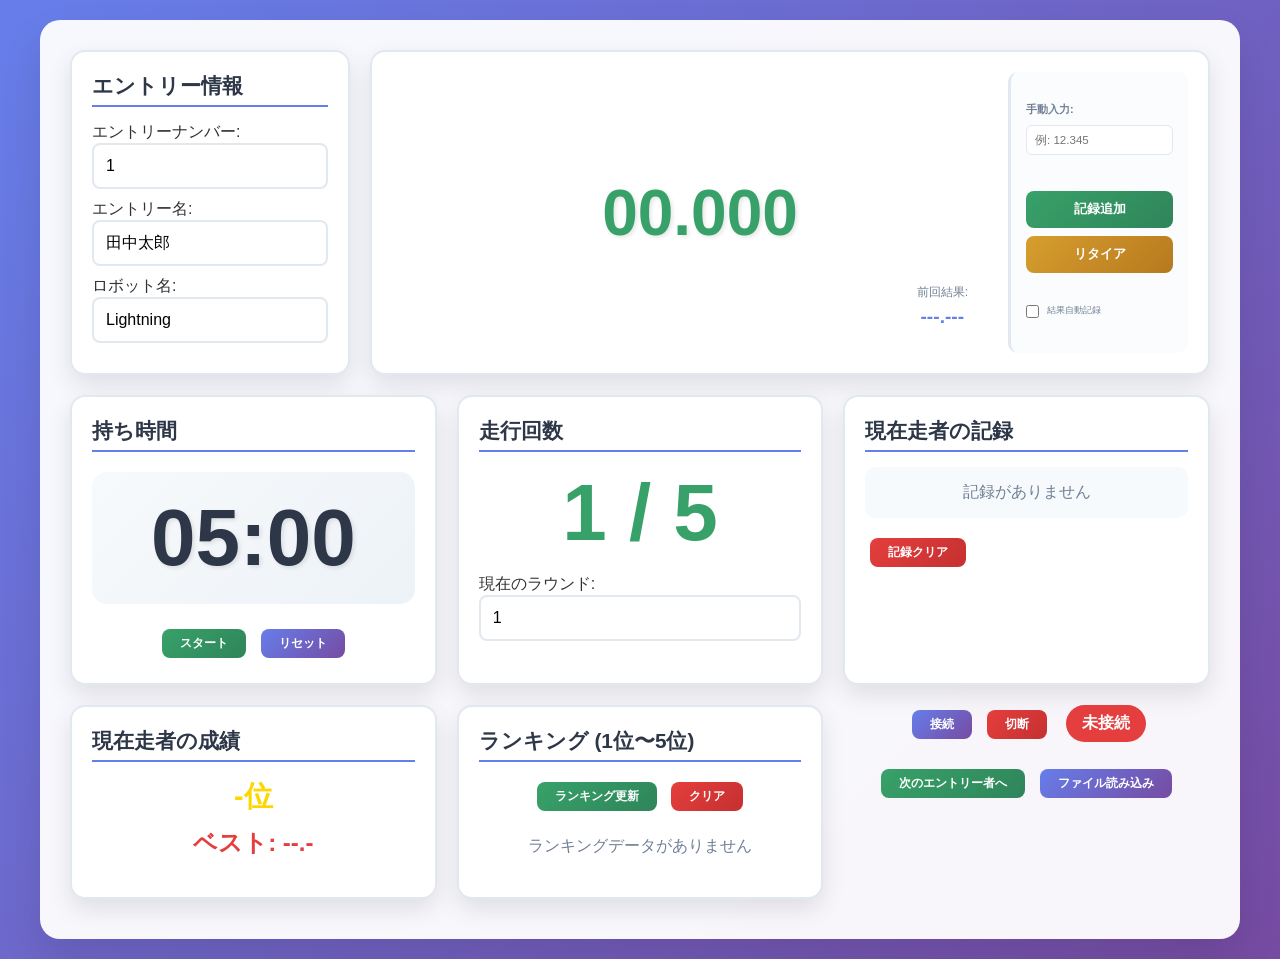
==== index.html @ 9e76a858 "タイマーUI更新" ====
<!DOCTYPE html>
<html lang="ja">

<head>
    <meta charset="UTF-8">
    <meta name="viewport" content="width=device-width, initial-scale=1.0">
    <title>マイクロマウスタイム計測システム</title>
    <link rel="stylesheet" href="styles.css">
</head>

<body>
    <div class="container">
        <h1>マイクロマウスタイム計測システム</h1>



        <!-- エントリー情報・計測タイム -->
        <div class="grid-main">
            <!-- エントリー情報 -->
            <div class="card">
                <h2>エントリー情報</h2>
                <label>エントリーナンバー:</label>
                <input type="text" id="entryNumber" placeholder="例: #001" oninput="updateData()">
                <label>エントリー名:</label>
                <input type="text" id="entryName" placeholder="例: 田中太郎" oninput="updateData()">
                <label>ロボット名:</label>
                <input type="text" id="robotName" placeholder="例: Lightning" oninput="updateData()">
            </div>

            <!-- 計測タイム -->
            <div class="card measurement-card">
                <h2></h2>
                
                <!-- メイン表示エリア -->
                <div class="measurement-main">
                    <div id="realtimeTimer" class="realtime-display">00.000</div>
                    <div class="previous-result">
                        <span style="font-size: 12px; color: #718096;">前回結果:</span>
                        <div class="current-time" id="receivedTime">---.---</div>
                    </div>
                </div>
                
                <!-- コントロールエリア -->
                <div class="measurement-controls">
                    <div class="control-row">
                        <label>手動入力:</label>
                        <input type="text" id="manualTime" placeholder="例: 12.345" oninput="updateReceivedTime()">
                    </div>
                    
                    <div class="control-actions">
                        <button class="button success" onclick="addCurrentTime()">記録追加</button>
                        <button class="button warning" onclick="addRetiredRecord()">リタイア</button>
                    </div>
                    
                    <div class="auto-record-section">
                        <input type="checkbox" id="autoRecordMode" onchange="toggleAutoRecord()">
                        <label>結果自動記録</label>
                        <span id="autoRecordIndicator" class="auto-record-indicator" style="display: none;">ON</span>
                    </div>
                </div>
            </div>
        </div>

        <!-- その他の機能 -->
        <div class="grid-secondary">
            <!-- タイマー -->
            <div class="card">
                <h2>持ち時間</h2>
                <div class="timer-display" id="timerDisplay">05:00</div>
                <div style="text-align: center;">
                    <button class="button success" id="toggleTimerBtn" onclick="toggleTimer()">スタート</button>
                    <button class="button" onclick="resetTimer()">リセット</button>
                </div>
            </div>

            <!-- 走行回数 -->
            <div class="card">
                <h2>走行回数</h2>
                <div class="round-display" id="roundDisplay">1 / 5</div>
                <label>現在のラウンド:</label>
                <input type="number" id="currentRound" value="1" min="1" max="5" oninput="updateRound()">
            </div>

            <!-- 現在走者の記録 -->
            <div class="card">
                <h2>現在走者の記録</h2>
                <div class="records-list" id="currentRecords">
                    <div style="text-align: center; color: #718096;">記録がありません</div>
                </div>
                <button class="button danger" onclick="clearCurrentRecords()">記録クリア</button>
            </div>

            <!-- 順位・ベストタイム -->
            <div class="card">
                <h2>現在走者の成績</h2>
                <div class="position" id="currentPosition">-位</div>
                <div class="best-time" id="currentBestTime">ベスト: --.-</div>
            </div>
            <!-- ランキング -->
            <div class="card">
                <h2>ランキング (1位〜5位)</h2>
                <div style="text-align: center; margin-bottom: 15px;">
                    <button class="button success" onclick="updateRanking()">ランキング更新</button>
                    <button class="button danger" onclick="clearRanking()">クリア</button>
                </div>
                <div id="rankingList">
                    <div style="text-align: center; color: #718096; margin: 20px 0;">ランキングデータがありません</div>
                </div>
            </div>
            <!-- BLE接続制御・エントリー管理 -->
            <div class="grid-controls">
                <!-- BLE接続制御 -->
                <div class="ble-control">
                    <button class="button" onclick="connectBLE()">接続</button>
                    <button class="button danger" onclick="disconnectBLE()">切断</button>
                    <span class="connection-status disconnected" id="connectionStatus">未接続</span>
                </div>

                <!-- エントリー管理 -->
                <div class="ble-control">
                    <button class="button success" onclick="loadNextEntry()">次のエントリー者へ</button>
                    <button class="button" onclick="loadCSV()">ファイル読み込み</button>
                    <input type="file" id="csvFile" accept=".csv" style="display: none;"
                        onchange="handleCSVFile(event)">
                </div>
            </div>
        </div>




    </div>

    <script src="script.js"></script>
</body>

</html>
---- styles.css ----
* {
    margin: 0;
    padding: 0;
    box-sizing: border-box;
}

body {
    font-family: 'Arial', sans-serif;
    background: linear-gradient(135deg, #667eea 0%, #764ba2 100%);
    color: #333;
    min-height: 100vh;
    padding: 20px;
}

.container {
    max-width: 1200px;
    margin: 0 auto;
    background: rgba(255, 255, 255, 0.95);
    border-radius: 20px;
    padding: 30px;
    box-shadow: 0 20px 40px rgba(0, 0, 0, 0.1);
}

h1 {
    /*text-align: center;
    color: #4a5568;
    margin-bottom: 30px;
    font-size: 2.5em;
    text-shadow: 2px 2px 4px rgba(0, 0, 0, 0.1);*/
    display: none; /* Hide the h1 element */
}

.grid {
    display: grid;
    grid-template-columns: repeat(auto-fit, minmax(300px, 1fr));
    gap: 20px;
    margin-bottom: 30px;
}

/* エントリー情報・計測タイム用のグリッド（2列固定） */
.grid-main {
    display: grid;
    grid-template-columns: 1fr 3fr;
    gap: 20px;
    margin-bottom: 20px;
}

/* その他機能用のグリッド（3列レイアウト） */
.grid-secondary {
    display: grid;
    grid-template-columns: repeat(auto-fit, minmax(300px, 1fr));
    gap: 20px;
    margin-bottom: 10px;
}

.card {
    background: white;
    border-radius: 15px;
    padding: 20px;
    box-shadow: 0 10px 25px rgba(0, 0, 0, 0.1);
    border: 2px solid #e2e8f0;
    transition: transform 0.3s ease, box-shadow 0.3s ease;
}

.card:hover {
    transform: translateY(-5px);
    box-shadow: 0 15px 35px rgba(0, 0, 0, 0.15);
}

.card h2 {
    color: #2d3748;
    margin-bottom: 15px;
    font-size: 1.3em;
    border-bottom: 2px solid #667eea;
    padding-bottom: 5px;
}

input[type="text"], input[type="number"] {
    width: 100%;
    padding: 12px;
    border: 2px solid #e2e8f0;
    border-radius: 8px;
    font-size: 16px;
    margin-bottom: 10px;
    transition: border-color 0.3s ease;
}

input[type="text"]:focus, input[type="number"]:focus {
    outline: none;
    border-color: #667eea;
    box-shadow: 0 0 0 3px rgba(102, 126, 234, 0.1);
}

.button {
    background: linear-gradient(135deg, #667eea 0%, #764ba2 100%);
    color: white;
    border: none;
    padding: 6px 18px;
    border-radius: 8px;
    font-size: 12px;
    cursor: pointer;
    margin: 5px;
    transition: all 0.3s ease;
    font-weight: bold;
}

.button:hover {
    transform: translateY(-2px);
    box-shadow: 0 5px 15px rgba(102, 126, 234, 0.4);
}

.button:active {
    transform: translateY(0);
}

.button.danger {
    background: linear-gradient(135deg, #e53e3e 0%, #c53030 100%);
}

.button.success {
    background: linear-gradient(135deg, #38a169 0%, #2f855a 100%);
}

.button.warning {
    background: linear-gradient(135deg, #d69e2e 0%, #b7791f 100%);
}

.timer-display {
    font-size: 5em;
    font-weight: bold;
    text-align: center;
    color: #2d3748;
    margin: 20px 0;
    padding: 20px;
    background: linear-gradient(135deg, #f7fafc 0%, #edf2f7 100%);
    border-radius: 15px;
    text-shadow: 2px 2px 4px rgba(0, 0, 0, 0.1);
}

.current-time {
    font-size: 2.5em;
    font-weight: bold;
    text-align: center;
    color: #667eea;
    margin: 15px 0;
}

/* 計測タイムカード内のレイアウト調整 */
.measurement-card {
    display: flex;
    flex-direction: row;
    height: 100%;
    gap: 20px;
}

.measurement-main {
    flex: 1;
    display: flex;
    flex-direction: column;
    justify-content: center;
    align-items: center;
    position: relative;
}

.realtime-display {
    font-size: 4em !important;
    font-weight: bold !important;
    color: #38a169 !important;
    margin: 20px 0 !important;
    text-shadow: 2px 2px 4px rgba(0, 0, 0, 0.1);
}

.previous-result {
    position: absolute;
    bottom: 20px;
    right: 20px;
    text-align: right;
}

.previous-result .current-time {
    font-size: 1.2em;
    margin: 5px 0;
    color: #667eea;
}

.measurement-controls {
    display: flex;
    flex-direction: column;
    justify-content: center;
    gap: 12px;
    width: 180px;
    padding: 15px;
    background: rgba(247, 250, 252, 0.5);
    border-radius: 10px;
    border-left: 3px solid #e2e8f0;
}

.control-row {
    display: flex;
    flex-direction: column;
    gap: 5px;
    margin-bottom: 12px;
    font-size: 0.85em;
}

.control-row label {
    font-size: 0.8em;
    color: #718096;
    font-weight: bold;
    text-align: left;
    margin-bottom: 3px;
}

.control-row input[type="text"] {
    padding: 8px;
    font-size: 0.85em;
    margin-bottom: 0;
    border: 1px solid #e2e8f0;
    border-radius: 6px;
}

.control-actions {
    display: flex;
    flex-direction: column;
    gap: 8px;
    margin: 12px 0;
}

.control-actions .button {
    padding: 10px 12px;
    font-size: 0.8em;
    margin: 0;
    width: 100%;
    text-align: center;
}

.auto-record-section {
    display: flex;;
    align-items: flex-start;
    gap: 8px;
    font-size: 0.75em;
    color: #718096;
    margin-top: 8px;
}

.auto-record-section input[type="checkbox"] {
    margin: 0;
    margin-bottom: 5px;
}

.auto-record-section label {
    margin: 0;
    font-size: 0.75em;
    line-height: 1.3;
}

.round-display {
    font-size: 5em;
    font-weight: bold;
    text-align: center;
    color: #38a169;
    margin: 15px 0;
}

.records-list {
    background: #f7fafc;
    border-radius: 10px;
    padding: 15px;
    margin: 15px 0;
}

.record-item {
    display: flex;
    justify-content: space-between;
    align-items: center;
    padding: 10px;
    margin: 5px 0;
    background: white;
    border-radius: 8px;
    border-left: 4px solid #667eea;
}

.record-item.retired {
    border-left-color: #e53e3e;
    background: #fed7d7;
}

.ranking-item {
    display: flex;
    justify-content: space-between;
    align-items: center;
    padding: 15px;
    margin: 10px 0;
    background: linear-gradient(135deg, #f7fafc 0%, #edf2f7 100%);
    border-radius: 10px;
    border-left: 5px solid #ffd700;
}

.ranking-item:nth-child(1) { border-left-color: #ffd700; }
.ranking-item:nth-child(2) { border-left-color: #c0c0c0; }
.ranking-item:nth-child(3) { border-left-color: #cd7f32; }
.ranking-item:nth-child(4) { border-left-color: #667eea; }
.ranking-item:nth-child(5) { border-left-color: #764ba2; }

.ble-control {
    text-align: center;
    margin-bottom: 20px;
}

.connection-status {
    display: inline-block;
    padding: 8px 16px;
    border-radius: 20px;
    font-weight: bold;
    margin-left: 10px;
}

.connected {
    background: #38a169;
    color: white;
}

.disconnected {
    background: #e53e3e;
    color: white;
}

.best-time {
    font-size: 1.5em;
    font-weight: bold;
    color: #e53e3e;
    text-align: center;
    margin: 10px 0;
}

.position {
    font-size: 1.8em;
    font-weight: bold;
    color: #ffd700;
    text-align: center;
    margin: 10px 0;
}

.auto-record-indicator {
    background: #38a169;
    color: white;
    padding: 5px 10px;
    border-radius: 15px;
    font-size: 12px;
    margin-left: 10px;
}

@media (max-width: 768px) {
    .container {
        padding: 15px;
    }
    
    .grid,
    .grid-controls,
    .grid-main,
    .grid-secondary {
        grid-template-columns: 1fr;
    }
    
    .timer-display {
        font-size: 2em;
    }
    
    .current-time {
        font-size: 1.8em;
    }
    
    .realtime-display {
        font-size: 2.5em !important;
    }
    
    .measurement-card {
        flex-direction: column;
        gap: 15px;
    }
    
    .measurement-controls {
        width: 100%;
        padding: 10px;
    }
    
    .control-actions {
        flex-direction: row;
        gap: 5px;
    }
    
    .control-actions .button {
        width: auto;
        flex: 1;
    }
    
    .auto-record-section {
        flex-direction: row;
        align-items: center;
        justify-content: flex-start;
        gap: 8px;
    }
}
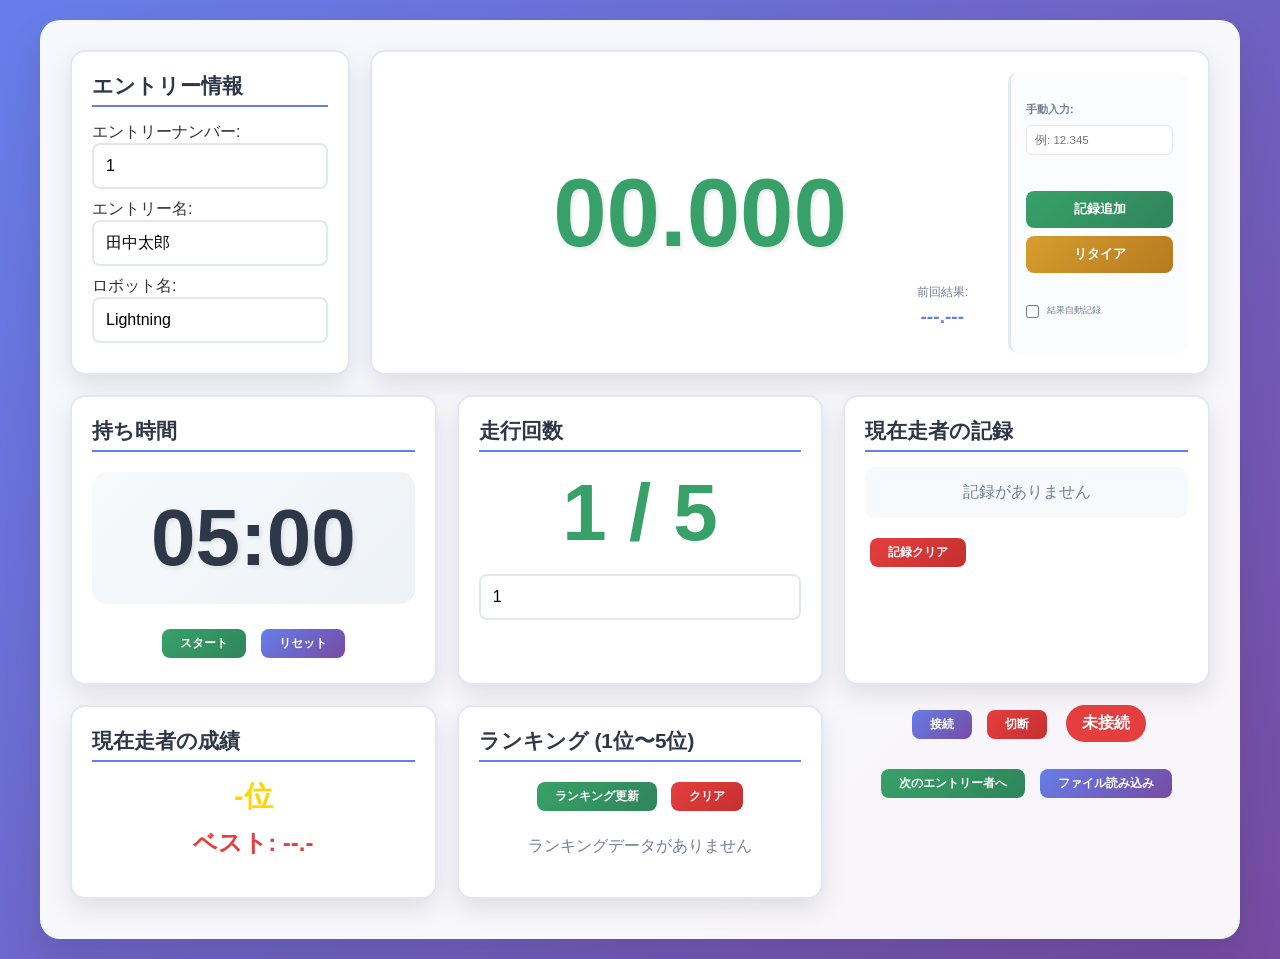
==== commit 65e0b1e9: "フォントサイズ更新" ====
--- a/index.html
+++ b/index.html
@@ -77,7 +77,7 @@
             <div class="card">
                 <h2>走行回数</h2>
                 <div class="round-display" id="roundDisplay">1 / 5</div>
-                <label>現在のラウンド:</label>
+                <label></label>
                 <input type="number" id="currentRound" value="1" min="1" max="5" oninput="updateRound()">
             </div>
 
--- a/styles.css
+++ b/styles.css
@@ -163,7 +163,7 @@
 }
 
 .realtime-display {
-    font-size: 4em !important;
+    font-size: 6em !important;
     font-weight: bold !important;
     color: #38a169 !important;
     margin: 20px 0 !important;
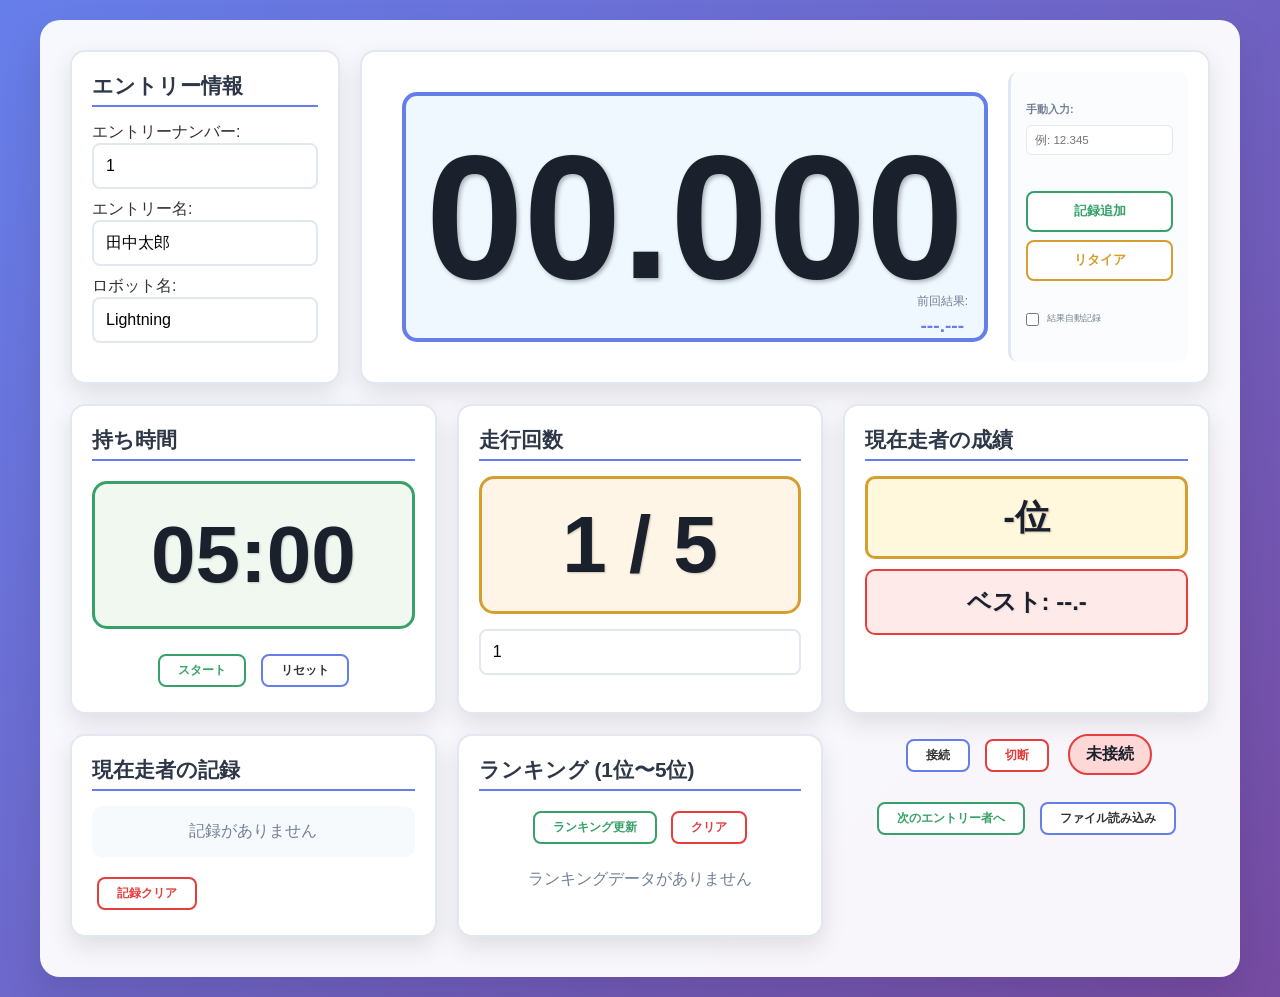
==== commit d2e91872: "UI位置入れ替え" ====
--- a/index.html
+++ b/index.html
@@ -81,6 +81,13 @@
                 <input type="number" id="currentRound" value="1" min="1" max="5" oninput="updateRound()">
             </div>
 
+            <!-- 現在走者の成績 -->
+            <div class="card">
+                <h2>現在走者の成績</h2>
+                <div class="position" id="currentPosition">-位</div>
+                <div class="best-time" id="currentBestTime">ベスト: --.-</div>
+            </div>
+
             <!-- 現在走者の記録 -->
             <div class="card">
                 <h2>現在走者の記録</h2>
@@ -88,13 +95,6 @@
                     <div style="text-align: center; color: #718096;">記録がありません</div>
                 </div>
                 <button class="button danger" onclick="clearCurrentRecords()">記録クリア</button>
-            </div>
-
-            <!-- 順位・ベストタイム -->
-            <div class="card">
-                <h2>現在走者の成績</h2>
-                <div class="position" id="currentPosition">-位</div>
-                <div class="best-time" id="currentBestTime">ベスト: --.-</div>
             </div>
             <!-- ランキング -->
             <div class="card">
--- a/styles.css
+++ b/styles.css
@@ -92,9 +92,9 @@
 }
 
 .button {
-    background: linear-gradient(135deg, #667eea 0%, #764ba2 100%);
-    color: white;
-    border: none;
+    background: #ffffff;
+    color: #333333;
+    border: 2px solid #667eea;
     padding: 6px 18px;
     border-radius: 8px;
     font-size: 12px;
@@ -105,36 +105,58 @@
 }
 
 .button:hover {
-    transform: translateY(-2px);
-    box-shadow: 0 5px 15px rgba(102, 126, 234, 0.4);
+    background: #f7fafc;
+    border-color: #5a67d8;
+    transform: translateY(-1px);
+    box-shadow: 0 3px 10px rgba(102, 126, 234, 0.3);
 }
 
 .button:active {
     transform: translateY(0);
+    background: #edf2f7;
 }
 
 .button.danger {
-    background: linear-gradient(135deg, #e53e3e 0%, #c53030 100%);
+    border-color: #e53e3e;
+    color: #e53e3e;
+}
+
+.button.danger:hover {
+    background: #fed7d7;
+    border-color: #c53030;
 }
 
 .button.success {
-    background: linear-gradient(135deg, #38a169 0%, #2f855a 100%);
+    border-color: #38a169;
+    color: #38a169;
+}
+
+.button.success:hover {
+    background: #c6f6d5;
+    border-color: #2f855a;
 }
 
 .button.warning {
-    background: linear-gradient(135deg, #d69e2e 0%, #b7791f 100%);
+    border-color: #d69e2e;
+    color: #d69e2e;
+}
+
+.button.warning:hover {
+    background: #faf089;
+    border-color: #b7791f;
 }
 
 .timer-display {
     font-size: 5em;
     font-weight: bold;
     text-align: center;
-    color: #2d3748;
+    color: #1a202c;
     margin: 20px 0;
-    padding: 20px;
-    background: linear-gradient(135deg, #f7fafc 0%, #edf2f7 100%);
+    padding: 25px;
+    background: #f0f8f0;
+    border: 3px solid #38a169;
     border-radius: 15px;
-    text-shadow: 2px 2px 4px rgba(0, 0, 0, 0.1);
+    text-shadow: 1px 1px 2px rgba(0, 0, 0, 0.2);
 }
 
 .current-time {
@@ -163,12 +185,17 @@
 }
 
 .realtime-display {
-    font-size: 6em !important;
+    font-size: 11em !important;
     font-weight: bold !important;
-    color: #38a169 !important;
+    color: #1a202c !important;
     margin: 20px 0 !important;
-    text-shadow: 2px 2px 4px rgba(0, 0, 0, 0.1);
-}
+    text-shadow: 2px 2px 4px rgba(0, 0, 0, 0.3) !important;
+    background: #f0f8ff !important;
+    padding: 20px !important;
+    border: 4px solid #667eea !important;
+    border-radius: 15px !important;
+}
+
 
 .previous-result {
     position: absolute;
@@ -258,8 +285,13 @@
     font-size: 5em;
     font-weight: bold;
     text-align: center;
-    color: #38a169;
+    color: #1a202c;
     margin: 15px 0;
+    background: #fff5e6;
+    padding: 20px;
+    border: 3px solid #d69e2e;
+    border-radius: 15px;
+    text-shadow: 1px 1px 2px rgba(0, 0, 0, 0.2);
 }
 
 .records-list {
@@ -313,37 +345,51 @@
     border-radius: 20px;
     font-weight: bold;
     margin-left: 10px;
+    border: 2px solid;
 }
 
 .connected {
-    background: #38a169;
-    color: white;
+    background: #c6f6d5;
+    color: #1a202c;
+    border-color: #38a169;
 }
 
 .disconnected {
-    background: #e53e3e;
-    color: white;
+    background: #fed7d7;
+    color: #1a202c;
+    border-color: #e53e3e;
 }
 
 .best-time {
     font-size: 1.5em;
     font-weight: bold;
-    color: #e53e3e;
+    color: #1a202c;
     text-align: center;
     margin: 10px 0;
+    background: #ffeaea;
+    padding: 15px;
+    border: 2px solid #e53e3e;
+    border-radius: 10px;
+    text-shadow: 1px 1px 2px rgba(0, 0, 0, 0.1);
 }
 
 .position {
-    font-size: 1.8em;
-    font-weight: bold;
-    color: #ffd700;
+    font-size: 2.2em;
+    font-weight: bold;
+    color: #1a202c;
     text-align: center;
     margin: 10px 0;
+    background: #fff8dc;
+    padding: 15px;
+    border: 3px solid #d69e2e;
+    border-radius: 10px;
+    text-shadow: 1px 1px 2px rgba(0, 0, 0, 0.2);
 }
 
 .auto-record-indicator {
-    background: #38a169;
-    color: white;
+    background: #c6f6d5;
+    color: #1a202c;
+    border: 2px solid #38a169;
     padding: 5px 10px;
     border-radius: 15px;
     font-size: 12px;
@@ -364,6 +410,7 @@
     
     .timer-display {
         font-size: 2em;
+        padding: 15px;
     }
     
     .current-time {
@@ -371,7 +418,7 @@
     }
     
     .realtime-display {
-        font-size: 2.5em !important;
+        font-size: 11em !important;
     }
     
     .measurement-card {
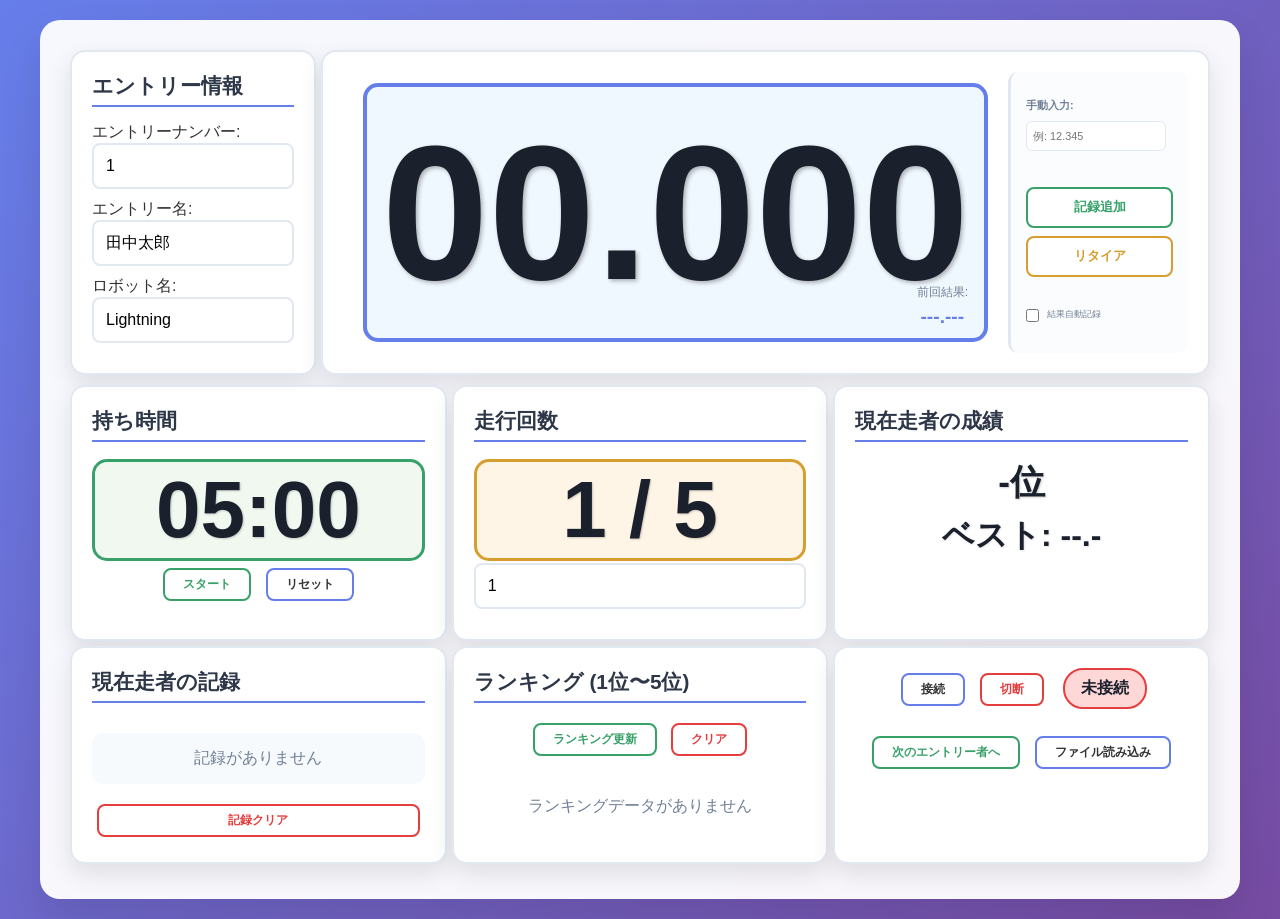
==== commit e1bba934: "UI更新" ====
--- a/index.html
+++ b/index.html
@@ -96,6 +96,7 @@
                 </div>
                 <button class="button danger" onclick="clearCurrentRecords()">記録クリア</button>
             </div>
+            
             <!-- ランキング -->
             <div class="card">
                 <h2>ランキング (1位〜5位)</h2>
@@ -107,21 +108,24 @@
                     <div style="text-align: center; color: #718096; margin: 20px 0;">ランキングデータがありません</div>
                 </div>
             </div>
+
             <!-- BLE接続制御・エントリー管理 -->
-            <div class="grid-controls">
-                <!-- BLE接続制御 -->
-                <div class="ble-control">
-                    <button class="button" onclick="connectBLE()">接続</button>
-                    <button class="button danger" onclick="disconnectBLE()">切断</button>
-                    <span class="connection-status disconnected" id="connectionStatus">未接続</span>
-                </div>
+            <div class="card">
+                <div class="grid-controls">
+                    <!-- BLE接続制御 -->
+                    <div class="ble-control">
+                        <button class="button" onclick="connectBLE()">接続</button>
+                        <button class="button danger" onclick="disconnectBLE()">切断</button>
+                        <span class="connection-status disconnected" id="connectionStatus">未接続</span>
+                    </div>
 
-                <!-- エントリー管理 -->
-                <div class="ble-control">
-                    <button class="button success" onclick="loadNextEntry()">次のエントリー者へ</button>
-                    <button class="button" onclick="loadCSV()">ファイル読み込み</button>
-                    <input type="file" id="csvFile" accept=".csv" style="display: none;"
-                        onchange="handleCSVFile(event)">
+                    <!-- エントリー管理 -->
+                    <div class="ble-control">
+                        <button class="button success" onclick="loadNextEntry()">次のエントリー者へ</button>
+                        <button class="button" onclick="loadCSV()">ファイル読み込み</button>
+                        <input type="file" id="csvFile" accept=".csv" style="display: none;"
+                            onchange="handleCSVFile(event)">
+                    </div>
                 </div>
             </div>
         </div>
--- a/styles.css
+++ b/styles.css
@@ -41,16 +41,18 @@
 .grid-main {
     display: grid;
     grid-template-columns: 1fr 3fr;
-    gap: 20px;
-    margin-bottom: 20px;
+    gap: 5px;
+    margin-bottom: 5px;
+    min-height: 300px; /* 最小高さに変更して重なりを防ぐ */
 }
 
 /* その他機能用のグリッド（3列レイアウト） */
 .grid-secondary {
     display: grid;
     grid-template-columns: repeat(auto-fit, minmax(300px, 1fr));
-    gap: 20px;
-    margin-bottom: 10px;
+    gap: 5px;
+    margin-bottom: 5px;
+    margin-top: 10px; /* 上部マージンを追加して重なりを防ぐ */
 }
 
 .card {
@@ -60,6 +62,9 @@
     box-shadow: 0 10px 25px rgba(0, 0, 0, 0.1);
     border: 2px solid #e2e8f0;
     transition: transform 0.3s ease, box-shadow 0.3s ease;
+    min-height: 200px; /* 最小高さに変更 */
+    display: flex;
+    flex-direction: column;
 }
 
 .card:hover {
@@ -151,8 +156,8 @@
     font-weight: bold;
     text-align: center;
     color: #1a202c;
-    margin: 20px 0;
-    padding: 25px;
+    margin: 2px 0;
+    padding: 2px;
     background: #f0f8f0;
     border: 3px solid #38a169;
     border-radius: 15px;
@@ -173,6 +178,8 @@
     flex-direction: row;
     height: 100%;
     gap: 20px;
+    /* カードのflexレイアウトを無効化 */
+    flex-direction: row !important;
 }
 
 .measurement-main {
@@ -185,15 +192,16 @@
 }
 
 .realtime-display {
-    font-size: 11em !important;
+    font-size: 12em !important;
     font-weight: bold !important;
     color: #1a202c !important;
-    margin: 20px 0 !important;
+    margin: 10px 0 !important;
     text-shadow: 2px 2px 4px rgba(0, 0, 0, 0.3) !important;
     background: #f0f8ff !important;
-    padding: 20px !important;
+    padding: 15px !important;
     border: 4px solid #667eea !important;
     border-radius: 15px !important;
+    flex-shrink: 0; /* サイズを固定 */
 }
 
 
@@ -239,11 +247,13 @@
 }
 
 .control-row input[type="text"] {
-    padding: 8px;
-    font-size: 0.85em;
+    padding: 6px; /* パディングを小さく */
+    font-size: 0.8em; /* フォントサイズを小さく */
     margin-bottom: 0;
     border: 1px solid #e2e8f0;
     border-radius: 6px;
+    width: 140px; /* より小さな幅 */
+    height: 30px; /* 高さを指定 */
 }
 
 .control-actions {
@@ -286,9 +296,9 @@
     font-weight: bold;
     text-align: center;
     color: #1a202c;
-    margin: 15px 0;
+    margin: 2px 0;
     background: #fff5e6;
-    padding: 20px;
+    padding: 2px;
     border: 3px solid #d69e2e;
     border-radius: 15px;
     text-shadow: 1px 1px 2px rgba(0, 0, 0, 0.2);
@@ -296,7 +306,7 @@
 
 .records-list {
     background: #f7fafc;
-    border-radius: 10px;
+    border-radius: 11px;
     padding: 15px;
     margin: 15px 0;
 }
@@ -305,7 +315,7 @@
     display: flex;
     justify-content: space-between;
     align-items: center;
-    padding: 10px;
+    padding: 5px;
     margin: 5px 0;
     background: white;
     border-radius: 8px;
@@ -322,7 +332,7 @@
     justify-content: space-between;
     align-items: center;
     padding: 15px;
-    margin: 10px 0;
+    margin: 5px 0;
     background: linear-gradient(135deg, #f7fafc 0%, #edf2f7 100%);
     border-radius: 10px;
     border-left: 5px solid #ffd700;
@@ -361,15 +371,12 @@
 }
 
 .best-time {
-    font-size: 1.5em;
-    font-weight: bold;
-    color: #1a202c;
-    text-align: center;
-    margin: 10px 0;
-    background: #ffeaea;
-    padding: 15px;
-    border: 2px solid #e53e3e;
-    border-radius: 10px;
+    font-size: 2em;
+    font-weight: bold;
+    color: #1a202c;
+    text-align: center;
+    margin: 1px 0;
+    padding: 5px;
     text-shadow: 1px 1px 2px rgba(0, 0, 0, 0.1);
 }
 
@@ -378,11 +385,8 @@
     font-weight: bold;
     color: #1a202c;
     text-align: center;
-    margin: 10px 0;
-    background: #fff8dc;
-    padding: 15px;
-    border: 3px solid #d69e2e;
-    border-radius: 10px;
+    margin: 1px 0;
+    padding: 1px;
     text-shadow: 1px 1px 2px rgba(0, 0, 0, 0.2);
 }
 
@@ -408,6 +412,11 @@
         grid-template-columns: 1fr;
     }
     
+    .grid-main {
+        min-height: auto; /* モバイルでは最小高さ制限も解除 */
+        margin-bottom: 20px;
+    }
+    
     .timer-display {
         font-size: 2em;
         padding: 15px;
@@ -418,7 +427,7 @@
     }
     
     .realtime-display {
-        font-size: 11em !important;
+        font-size: 12em !important;
     }
     
     .measurement-card {
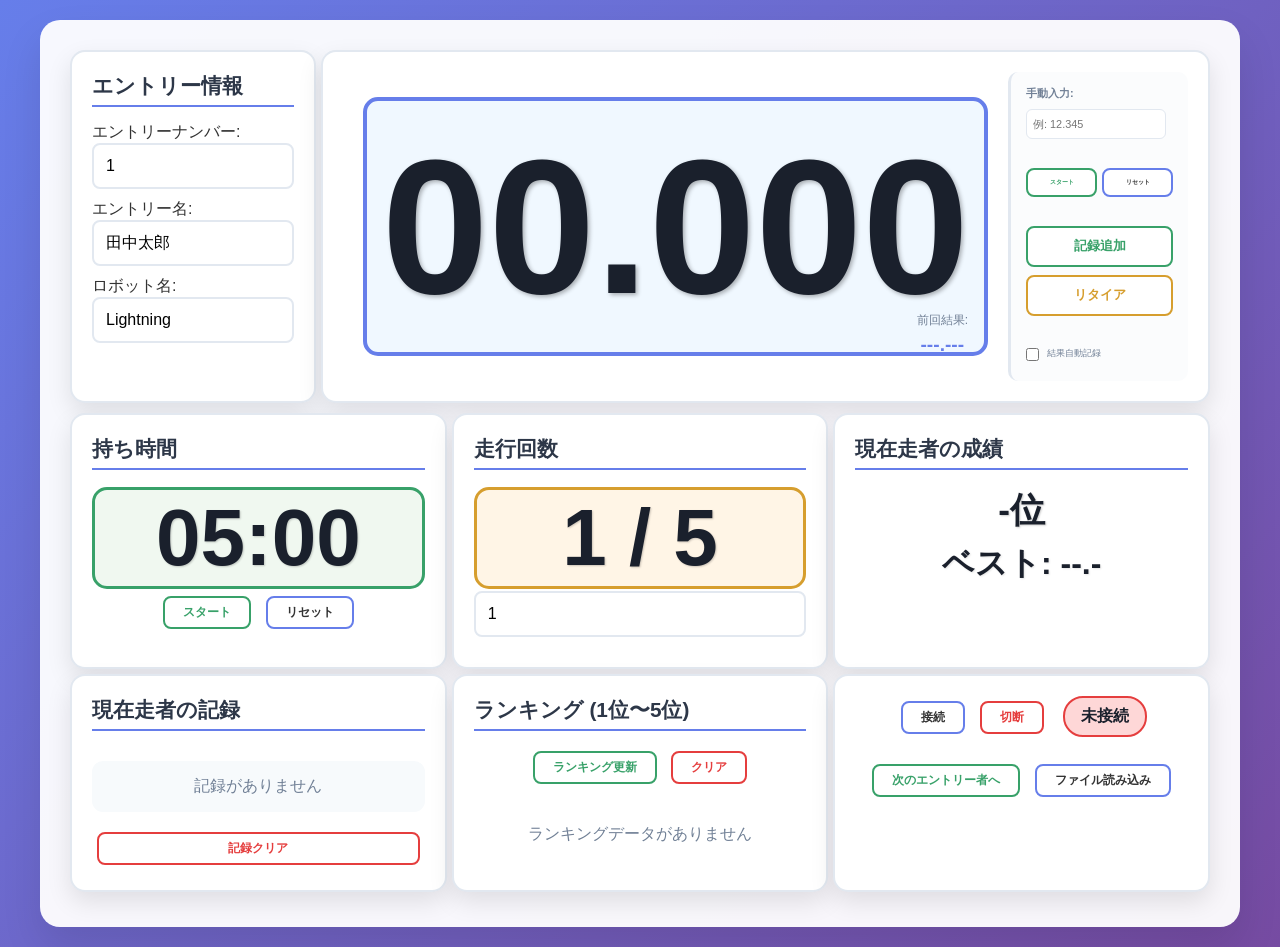
==== commit 4b29e81a: "計測用タイマースタート、リセットボタン追加" ====
--- a/index.html
+++ b/index.html
@@ -45,6 +45,11 @@
                     <div class="control-row">
                         <label>手動入力:</label>
                         <input type="text" id="manualTime" placeholder="例: 12.345" oninput="updateReceivedTime()">
+                    </div>
+                    
+                    <div class="realtime-controls">
+                        <button class="button success" id="realtimeToggleBtn" onclick="toggleRealtimeTimer()">スタート</button>
+                        <button class="button" onclick="resetRealtimeTimer()">リセット</button>
                     </div>
                     
                     <div class="control-actions">
--- a/styles.css
+++ b/styles.css
@@ -204,6 +204,20 @@
     flex-shrink: 0; /* サイズを固定 */
 }
 
+.realtime-controls {
+    display: flex;
+    justify-content: center;
+    gap: 5px;
+    margin: 5px 0;
+}
+
+.realtime-controls .button {
+    padding: 8px 8px;
+    font-size: 0.1em;
+    margin: 0;
+    width: 100%;
+}
+
 
 .previous-result {
     position: absolute;
@@ -435,6 +449,15 @@
         gap: 15px;
     }
     
+    .realtime-controls {
+        margin: 10px 0;
+    }
+    
+    .realtime-controls .button {
+        padding: 12px 20px;
+        font-size: 1em;
+    }
+    
     .measurement-controls {
         width: 100%;
         padding: 10px;
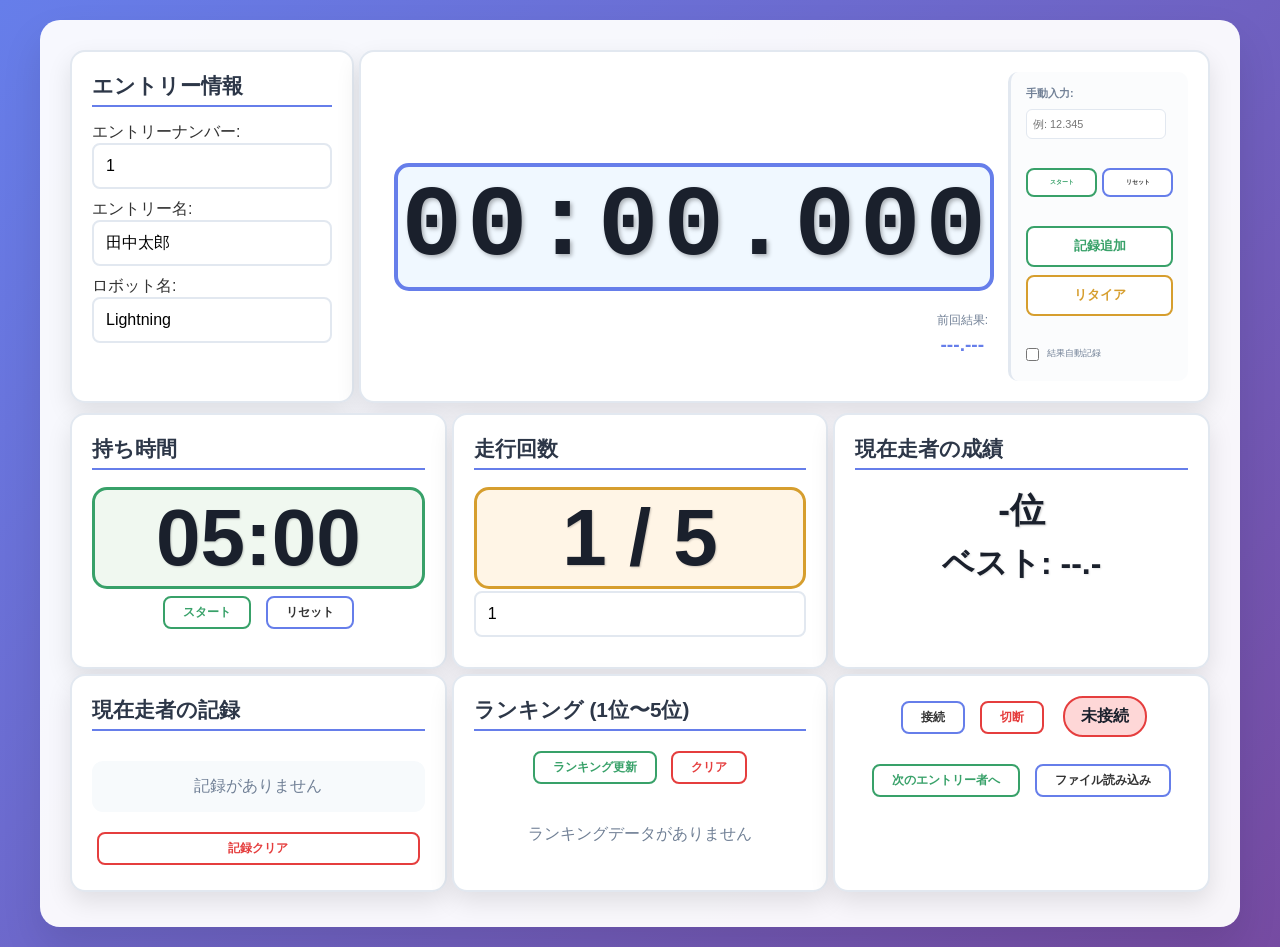
==== commit 384c6e83: "MM:SS.mmm表記に変更" ====
--- a/index.html
+++ b/index.html
@@ -33,7 +33,7 @@
                 
                 <!-- メイン表示エリア -->
                 <div class="measurement-main">
-                    <div id="realtimeTimer" class="realtime-display">00.000</div>
+                    <div id="realtimeTimer" class="realtime-display">00:00.000</div>
                     <div class="previous-result">
                         <span style="font-size: 12px; color: #718096;">前回結果:</span>
                         <div class="current-time" id="receivedTime">---.---</div>
--- a/styles.css
+++ b/styles.css
@@ -177,7 +177,7 @@
     display: flex;
     flex-direction: row;
     height: 100%;
-    gap: 20px;
+    gap: 0px;
     /* カードのflexレイアウトを無効化 */
     flex-direction: row !important;
 }
@@ -192,16 +192,21 @@
 }
 
 .realtime-display {
-    font-size: 12em !important;
+    font-size: 6.3em !important;
     font-weight: bold !important;
     color: #1a202c !important;
     margin: 10px 0 !important;
     text-shadow: 2px 2px 4px rgba(0, 0, 0, 0.3) !important;
     background: #f0f8ff !important;
-    padding: 15px !important;
+    padding: 3px !important;
     border: 4px solid #667eea !important;
     border-radius: 15px !important;
     flex-shrink: 0; /* サイズを固定 */
+    font-family: 'Courier New', monospace !important; /* 等幅フォント */
+    min-width: 600px; /* 最小幅を固定 */
+    width: 600px; /* 幅を固定 */
+    text-align: center !important;
+    letter-spacing: 0.05em !important; /* 文字間隔を調整 */
 }
 
 .realtime-controls {
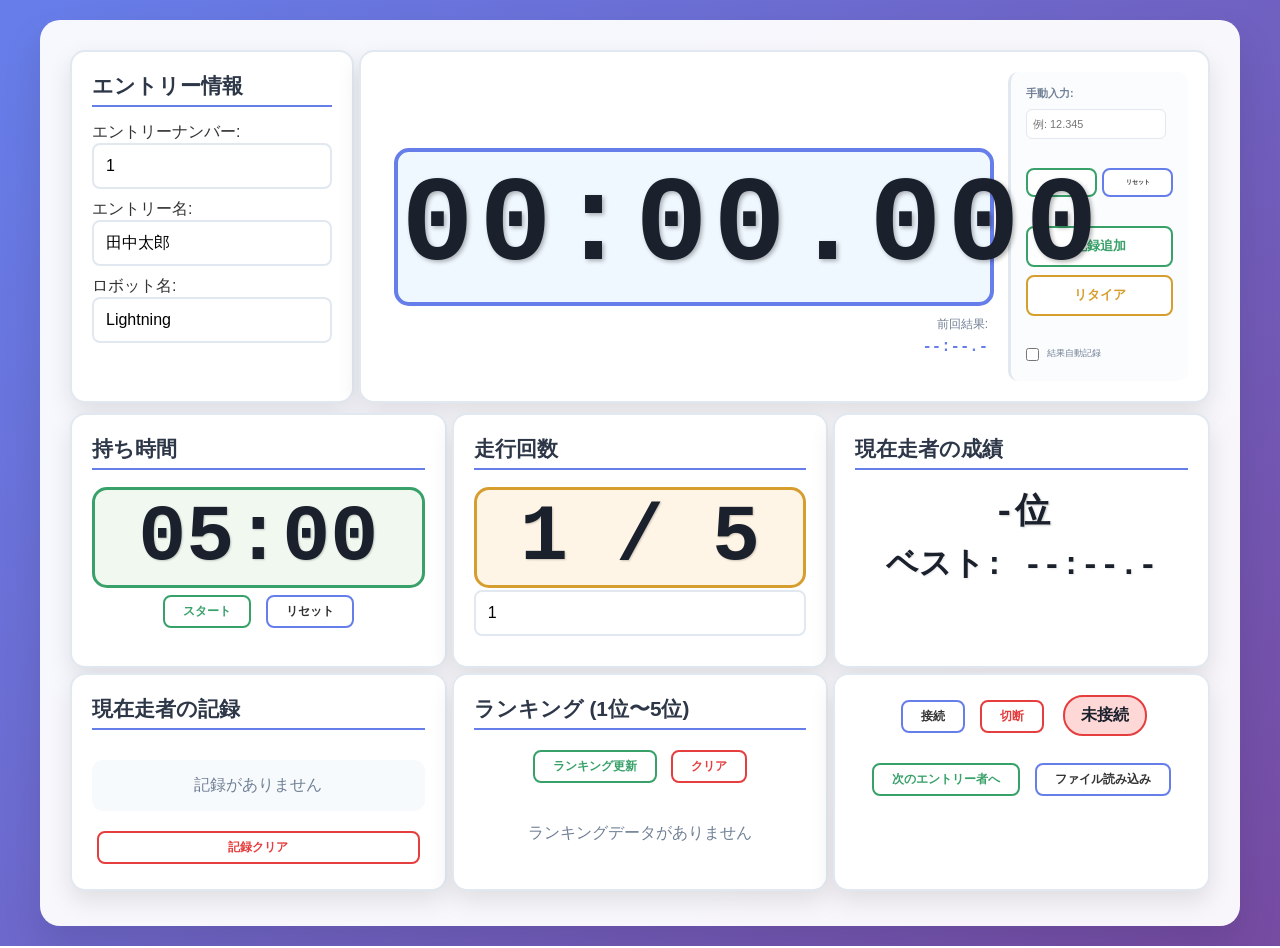
==== commit c02563a2: "数字表記を全てMM:SS.mmmに変更" ====
--- a/index.html
+++ b/index.html
@@ -36,7 +36,7 @@
                     <div id="realtimeTimer" class="realtime-display">00:00.000</div>
                     <div class="previous-result">
                         <span style="font-size: 12px; color: #718096;">前回結果:</span>
-                        <div class="current-time" id="receivedTime">---.---</div>
+                        <div class="current-time" id="receivedTime">--:--.-</div>
                     </div>
                 </div>
                 
--- a/styles.css
+++ b/styles.css
@@ -152,7 +152,7 @@
 }
 
 .timer-display {
-    font-size: 5em;
+    font-size: 80px; /* emからpxに変更 */
     font-weight: bold;
     text-align: center;
     color: #1a202c;
@@ -162,14 +162,16 @@
     border: 3px solid #38a169;
     border-radius: 15px;
     text-shadow: 1px 1px 2px rgba(0, 0, 0, 0.2);
+    font-family: monospace; /* フォントフォールバックを強化 */
 }
 
 .current-time {
-    font-size: 2.5em;
+    font-size: 40px; /* emからpxに変更 */
     font-weight: bold;
     text-align: center;
     color: #667eea;
     margin: 15px 0;
+    font-family: monospace; /* フォントフォールバックを強化 */
 }
 
 /* 計測タイムカード内のレイアウト調整 */
@@ -192,7 +194,7 @@
 }
 
 .realtime-display {
-    font-size: 6.3em !important;
+    font-size: 120px !important; /* emからpxに変更して絶対サイズ指定 */
     font-weight: bold !important;
     color: #1a202c !important;
     margin: 10px 0 !important;
@@ -202,11 +204,13 @@
     border: 4px solid #667eea !important;
     border-radius: 15px !important;
     flex-shrink: 0; /* サイズを固定 */
-    font-family: 'Courier New', monospace !important; /* 等幅フォント */
+    font-family: monospace !important; /* フォントフォールバックを強化 */
     min-width: 600px; /* 最小幅を固定 */
     width: 600px; /* 幅を固定 */
     text-align: center !important;
     letter-spacing: 0.05em !important; /* 文字間隔を調整 */
+    line-height: 1.2 !important; /* 行間を明示的に指定 */
+    height: auto !important; /* 高さを自動調整 */
 }
 
 .realtime-controls {
@@ -311,7 +315,7 @@
 }
 
 .round-display {
-    font-size: 5em;
+    font-size: 80px; /* emからpxに変更 */
     font-weight: bold;
     text-align: center;
     color: #1a202c;
@@ -321,6 +325,7 @@
     border: 3px solid #d69e2e;
     border-radius: 15px;
     text-shadow: 1px 1px 2px rgba(0, 0, 0, 0.2);
+    font-family: monospace; /* フォントフォールバックを強化 */
 }
 
 .records-list {
@@ -390,23 +395,25 @@
 }
 
 .best-time {
-    font-size: 2em;
+    font-size: 32px; /* emからpxに変更 */
     font-weight: bold;
     color: #1a202c;
     text-align: center;
     margin: 1px 0;
     padding: 5px;
     text-shadow: 1px 1px 2px rgba(0, 0, 0, 0.1);
+    font-family: monospace; /* フォントフォールバックを強化 */
 }
 
 .position {
-    font-size: 2.2em;
+    font-size: 35px; /* emからpxに変更 */
     font-weight: bold;
     color: #1a202c;
     text-align: center;
     margin: 1px 0;
     padding: 1px;
     text-shadow: 1px 1px 2px rgba(0, 0, 0, 0.2);
+    font-family: monospace; /* フォントフォールバックを強化 */
 }
 
 .auto-record-indicator {
@@ -437,16 +444,18 @@
     }
     
     .timer-display {
-        font-size: 2em;
+        font-size: 32px; /* emからpxに変更 */
         padding: 15px;
     }
     
     .current-time {
-        font-size: 1.8em;
+        font-size: 28px; /* emからpxに変更 */
     }
     
     .realtime-display {
-        font-size: 12em !important;
+        font-size: 80px !important; /* モバイル用のpxサイズ */
+        min-width: 400px !important; /* モバイル用の最小幅 */
+        width: 400px !important; /* モバイル用の幅 */
     }
     
     .measurement-card {
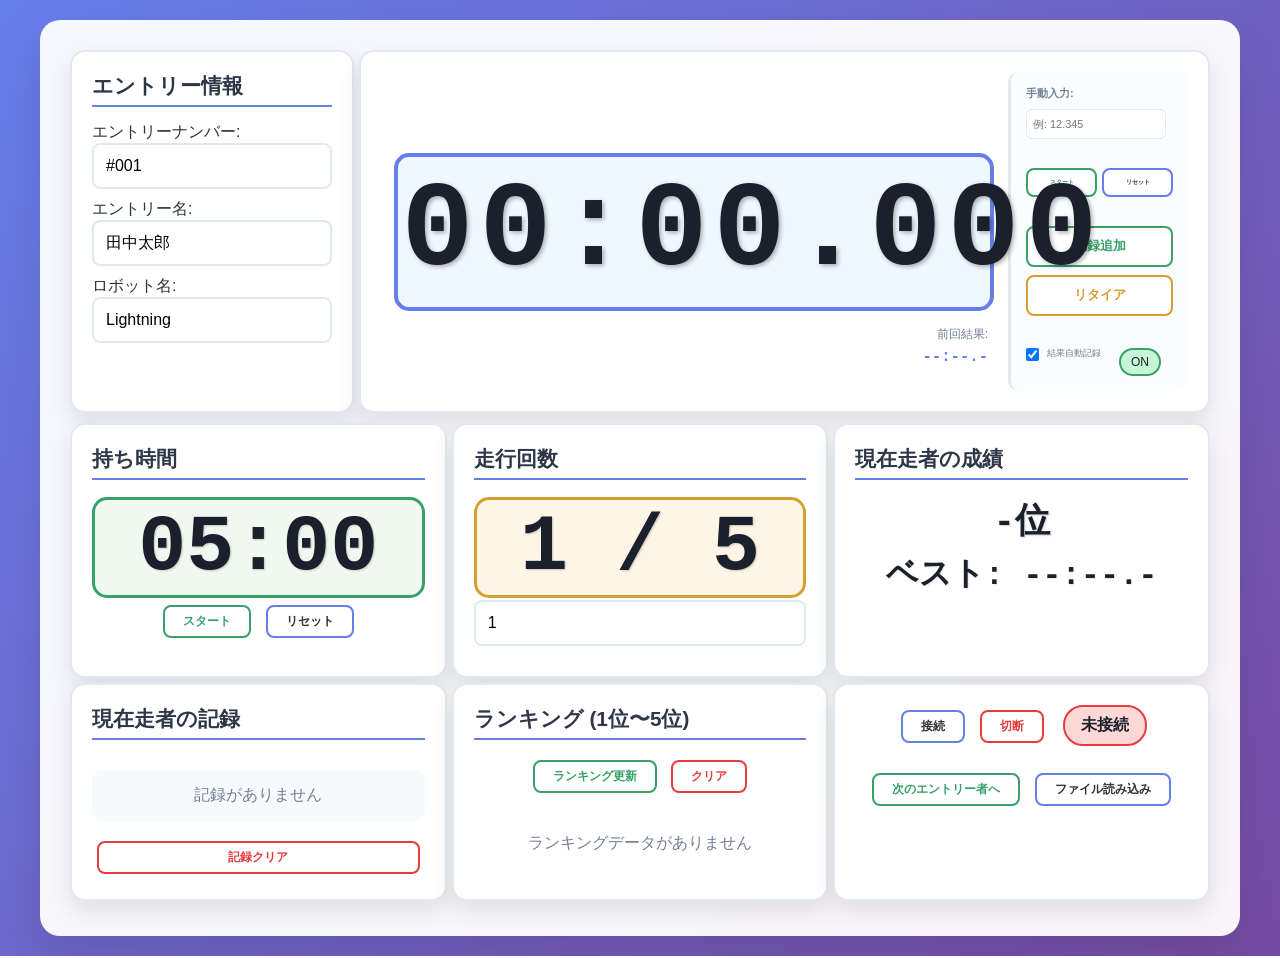
==== commit fdffcb71: "自動記録デフォルトON + ランキング自動追加" ====
--- a/index.html
+++ b/index.html
@@ -58,9 +58,9 @@
                     </div>
                     
                     <div class="auto-record-section">
-                        <input type="checkbox" id="autoRecordMode" onchange="toggleAutoRecord()">
+                        <input type="checkbox" id="autoRecordMode" onchange="toggleAutoRecord()" checked>
                         <label>結果自動記録</label>
-                        <span id="autoRecordIndicator" class="auto-record-indicator" style="display: none;">ON</span>
+                        <span id="autoRecordIndicator" class="auto-record-indicator" style="display: inline-block;">ON</span>
                     </div>
                 </div>
             </div>
